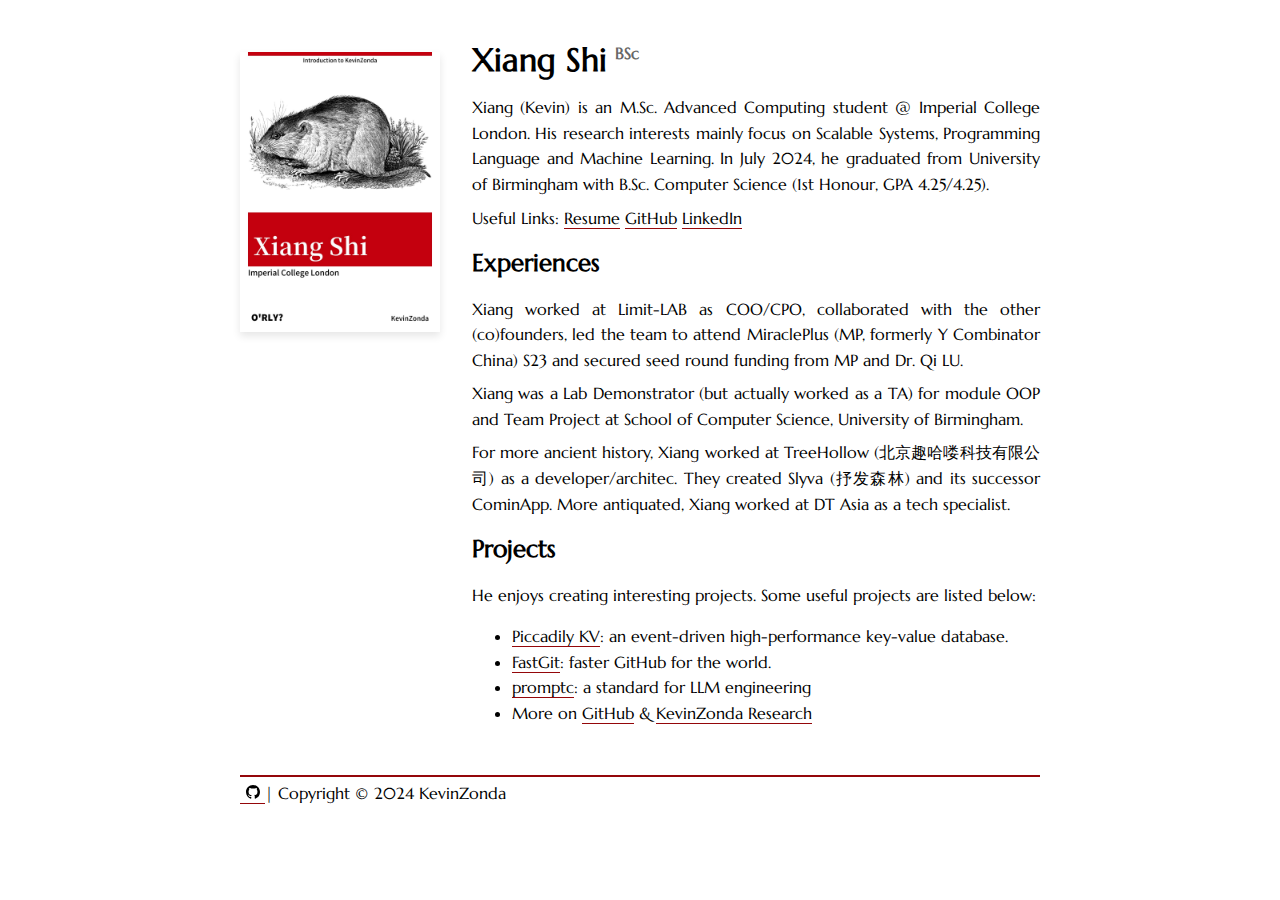
==== index.html @ 6d76cd21 "fix" ====
<!DOCTYPE html>
<html lang="en-gb">

<head>
    <title>Book | KevinZonda</title>
    <link rel="stylesheet" href="assets/style/style.css">
    <meta name="viewport" content="width=device-width, initial-scale=1.0, maximum-scale=1.0, user-scalable=0">
    <meta name="description" content="Introduction to Xiang's Book">
</head>

<body>
    <div class="index-container">
        <div class="content" style="margin-top: 20px;">
            <div class="profile-container">
                <div class="profile-image">
                    <img src="./assets/img/XS.jpeg" alt="Book Cover" style="width: 100%; box-shadow: 0 4px 8px rgba(0,0,0,0.1);">
                </div>

                <div class="profile-content">
                    <h1>Xiang Shi<sup style="font-size: 0.5em; margin-left: 0.5em; color: rgba(0,0,0,0.6); font-weight: 700;">BSc</sup></h1>
                    <p>
                        Xiang (Kevin) is an M.Sc. Advanced Computing student @ Imperial College London.
                        His research interests mainly focus on Scalable Systems, Programming Language and
                        Machine Learning.
                        In July 2024, he graduated from University of Birmingham with B.Sc. Computer Science
                        (1st Honour, GPA 4.25/4.25).
                    </p>
                    <p>
                        Useful Links:
                        <a href="https://kevinzonda.com/CV.pdf">Resume</a>
                        <a href="https://github.com/KevinZonda">GitHub</a>
                        <a href="https://www.linkedin.com/in/shixiang/">LinkedIn</a>
                    </p>

                    <h2>Experiences</h2>
                    <p>
                        Xiang worked at Limit-LAB as COO/CPO, collaborated with the other (co)founders,
                        led the team to attend MiraclePlus (MP, formerly Y Combinator China) S23 and secured
                        seed round funding from MP and Dr. Qi LU.
                    </p>
                    <p>
                        Xiang was a Lab Demonstrator (but actually worked as a TA) for module OOP and Team Project at School of Computer Science, University of Birmingham.
                    </p>
                    <p>
                        For more ancient history, Xiang worked at TreeHollow (北京趣哈喽科技有限公司) as a developer/architec.
                        They created Slyva (抒发森林) and its successor CominApp. More antiquated, Xiang worked at DT Asia as a tech specialist.
                    </p>

                    <h2>Projects</h2>
                    <p>
                        He enjoys creating interesting projects. Some useful projects are listed below:
                    </p>
                    <ul>
                        <li><a class="normal" href="https://github.com/PiccadilyKV/PiccadilyKV">Piccadily KV</a>: an event-driven high-performance key-value database.</li>
                        <li><a class="normal" href="https://github.com/FastGitOrg/">FastGit</a>: faster GitHub for the world.</li>
                        <li><a class="normal" href="https://github.com/KevinZonda/promptc">promptc</a>: a standard for LLM engineering</li>
                        <li>More on <a href="https://github.com/KevinZonda">GitHub</a> & <a href="https://github.com/KVRes">KevinZonda Research</a></li>
                    </ul>

                </div>
            </div>

            <footer style="line-height: 1.6rem; padding-bottom: 0.5rem;">
                <hr>
                <a href="https://github.com/KevinZonda" title="GitHub" style="padding-left: 6px;">
                    <svg height="14" width="14" viewBox="0 0 16 16" fill="currentColor">
                        <path d="M8 0C3.58 0 0 3.58 0 8c0 3.54 2.29 6.53 5.47 7.59.4.07.55-.17.55-.38 0-.19-.01-.82-.01-1.49-2.01.37-2.53-.49-2.69-.94-.09-.23-.48-.94-.82-1.13-.28-.15-.68-.52-.01-.53.63-.01 1.08.58 1.23.82.72 1.21 1.87.87 2.33.66.07-.52.28-.87.51-1.07-1.78-.2-3.64-.89-3.64-3.95 0-.87.31-1.59.82-2.15-.08-.2-.36-1.02.08-2.12 0 0 .67-.21 2.2.82.64-.18 1.32-.27 2-.27.68 0 1.36.09 2 .27 1.53-1.04 2.2-.82 2.2-.82.44 1.1.16 1.92.08 2.12.51.56.82 1.27.82 2.15 0 3.07-1.87 3.75-3.65 3.95.29.25.54.73.54 1.48 0 1.07-.01 1.93-.01 2.2 0 .21.15.46.55.38A8.013 8.013 0 0016 8c0-4.42-3.58-8-8-8z"/>
                    </svg>
                </a>
                | Copyright &copy; 2024 KevinZonda
            </footer>
        </div>
    </div>
</body>

</html>
---- assets/style/style.css ----
/* latin-ext */
@font-face {
    font-family: 'Marcellus';
    font-style: normal;
    font-weight: 400;
    font-display: swap;
    src: url(/assets/fonts/wEO_EBrOk8hQLDvIAF81WPoK_kgXiYvO.woff2) format('woff2');
    unicode-range: U+0100-02BA, U+02BD-02C5, U+02C7-02CC, U+02CE-02D7, U+02DD-02FF, U+0304, U+0308, U+0329, U+1D00-1DBF, U+1E00-1E9F, U+1EF2-1EFF, U+2020, U+20A0-20AB, U+20AD-20C0, U+2113, U+2C60-2C7F, U+A720-A7FF;
}
  /* latin */
@font-face {
    font-family: 'Marcellus';
    font-style: normal;
    font-weight: 400;
    font-display: swap;
    src: url(/assets/fonts/wEO_EBrOk8hQLDvIAF81VvoK_kgXiQ.woff2) format('woff2');
    unicode-range: U+0000-00FF, U+0131, U+0152-0153, U+02BB-02BC, U+02C6, U+02DA, U+02DC, U+0304, U+0308, U+0329, U+2000-206F, U+20AC, U+2122, U+2191, U+2193, U+2212, U+2215, U+FEFF, U+FFFD;
}

#normal {
    text-align: left;
}

.content {
    margin-left: auto;
    margin-right: auto;
    max-width: 800px;
    padding: 0 1ch;
    word-wrap: break-word;
}

html {
    font-family: 'Marcellus', 'Noto Serif SC', serif;
    line-height: 1.6em;
    margin: 0px;
}

::-moz-selection {
    color: rgb(255, 255, 255);
    background: #94070A;
}
::selection {
    color: rgb(255, 255, 255);
    background: #94070A;
}

a {
    border-bottom: 1px solid #94070A;
    color: inherit;
    text-decoration: none;
}

a:hover {
    background-color: #94070A;
    color: #fff;
}

hr {
    border: 1px #94070A solid;
    margin: 0.3em 0;
}

p {
    margin-block-start: 8px;
    margin-block-end: 8px;
    line-height: 160%;
}

.profile-container {
    display: flex;
    gap: 2rem;
    align-items: flex-start;
    margin-bottom: 2rem;
    text-align: justify;
}

.profile-image {
    flex: 0 0 200px;
    margin-top: 32px;
}

.profile-content {
    flex: 1;
}

@media (max-width: 640px) {

    .profile-image {
        flex: 0 0 100px;
        margin-top: 32px;
    }
}


@media (max-width: 440px) {
    .profile-container {
        flex-direction: column;
    }

    .profile-image {
        flex: 0 0 auto;
        margin-bottom: 1rem;
    }
}
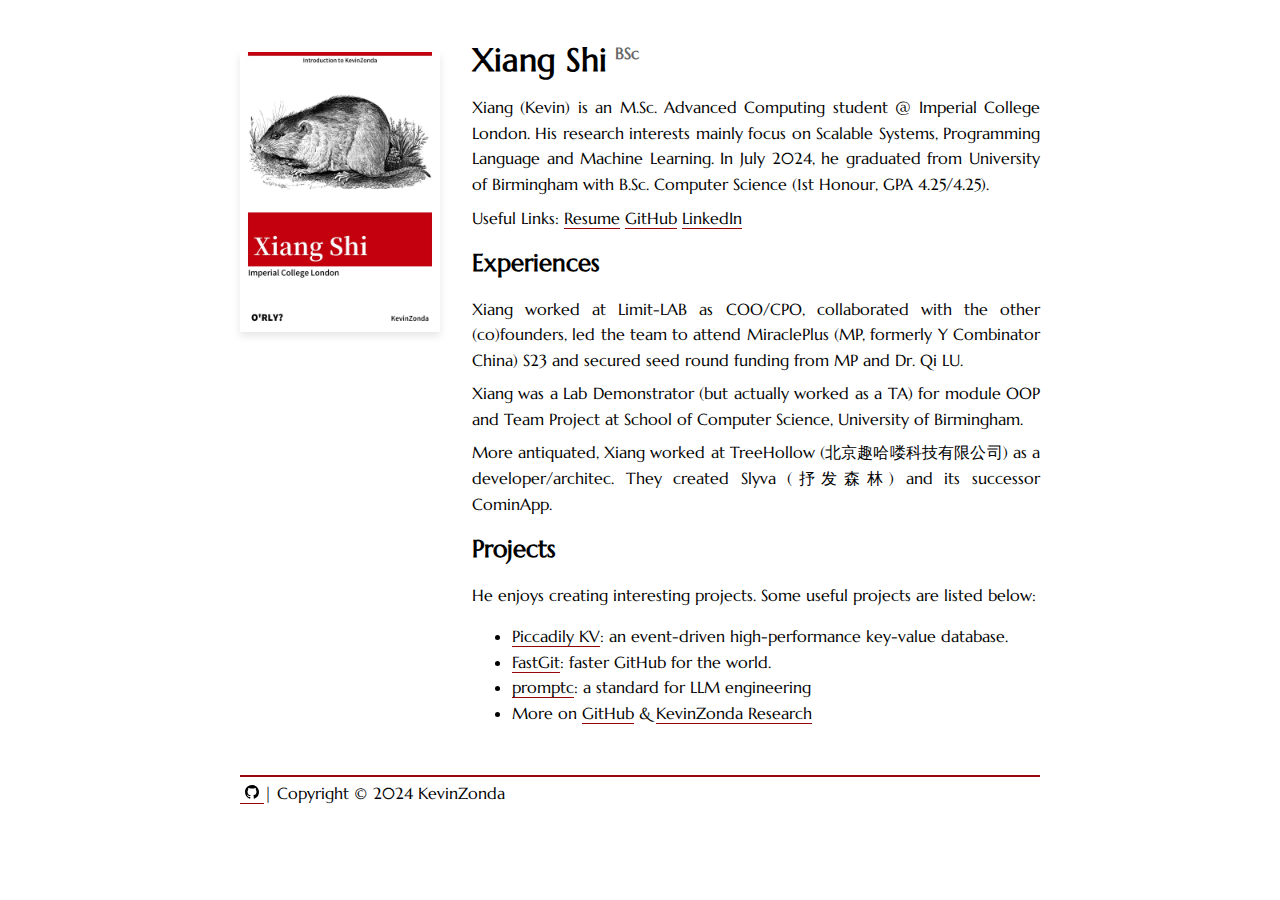
==== commit 82bc0c0b: "fix" ====
--- a/index.html
+++ b/index.html
@@ -2,10 +2,10 @@
 <html lang="en-gb">
 
 <head>
-    <title>Book | KevinZonda</title>
+    <title>Xiang Shi</title>
     <link rel="stylesheet" href="assets/style/style.css">
     <meta name="viewport" content="width=device-width, initial-scale=1.0, maximum-scale=1.0, user-scalable=0">
-    <meta name="description" content="Introduction to Xiang's Book">
+    <meta name="description" content="Xiang Shi (also known as KevinZonda) is a Computer Science student at Imperial College London.">
 </head>
 
 <body>
@@ -42,8 +42,8 @@
                         Xiang was a Lab Demonstrator (but actually worked as a TA) for module OOP and Team Project at School of Computer Science, University of Birmingham.
                     </p>
                     <p>
-                        For more ancient history, Xiang worked at TreeHollow (北京趣哈喽科技有限公司) as a developer/architec.
-                        They created Slyva (抒发森林) and its successor CominApp. More antiquated, Xiang worked at DT Asia as a tech specialist.
+                        More antiquated, Xiang worked at TreeHollow (北京趣哈喽科技有限公司) as a developer/architec.
+                        They created Slyva (抒发森林) and its successor CominApp.
                     </p>
 
                     <h2>Projects</h2>
@@ -62,7 +62,7 @@
 
             <footer style="line-height: 1.6rem; padding-bottom: 0.5rem;">
                 <hr>
-                <a href="https://github.com/KevinZonda" title="GitHub" style="padding-left: 6px;">
+                <a href="https://github.com/KevinZonda" title="GitHub" style="padding-left: 5px;">
                     <svg height="14" width="14" viewBox="0 0 16 16" fill="currentColor">
                         <path d="M8 0C3.58 0 0 3.58 0 8c0 3.54 2.29 6.53 5.47 7.59.4.07.55-.17.55-.38 0-.19-.01-.82-.01-1.49-2.01.37-2.53-.49-2.69-.94-.09-.23-.48-.94-.82-1.13-.28-.15-.68-.52-.01-.53.63-.01 1.08.58 1.23.82.72 1.21 1.87.87 2.33.66.07-.52.28-.87.51-1.07-1.78-.2-3.64-.89-3.64-3.95 0-.87.31-1.59.82-2.15-.08-.2-.36-1.02.08-2.12 0 0 .67-.21 2.2.82.64-.18 1.32-.27 2-.27.68 0 1.36.09 2 .27 1.53-1.04 2.2-.82 2.2-.82.44 1.1.16 1.92.08 2.12.51.56.82 1.27.82 2.15 0 3.07-1.87 3.75-3.65 3.95.29.25.54.73.54 1.48 0 1.07-.01 1.93-.01 2.2 0 .21.15.46.55.38A8.013 8.013 0 0016 8c0-4.42-3.58-8-8-8z"/>
                     </svg>
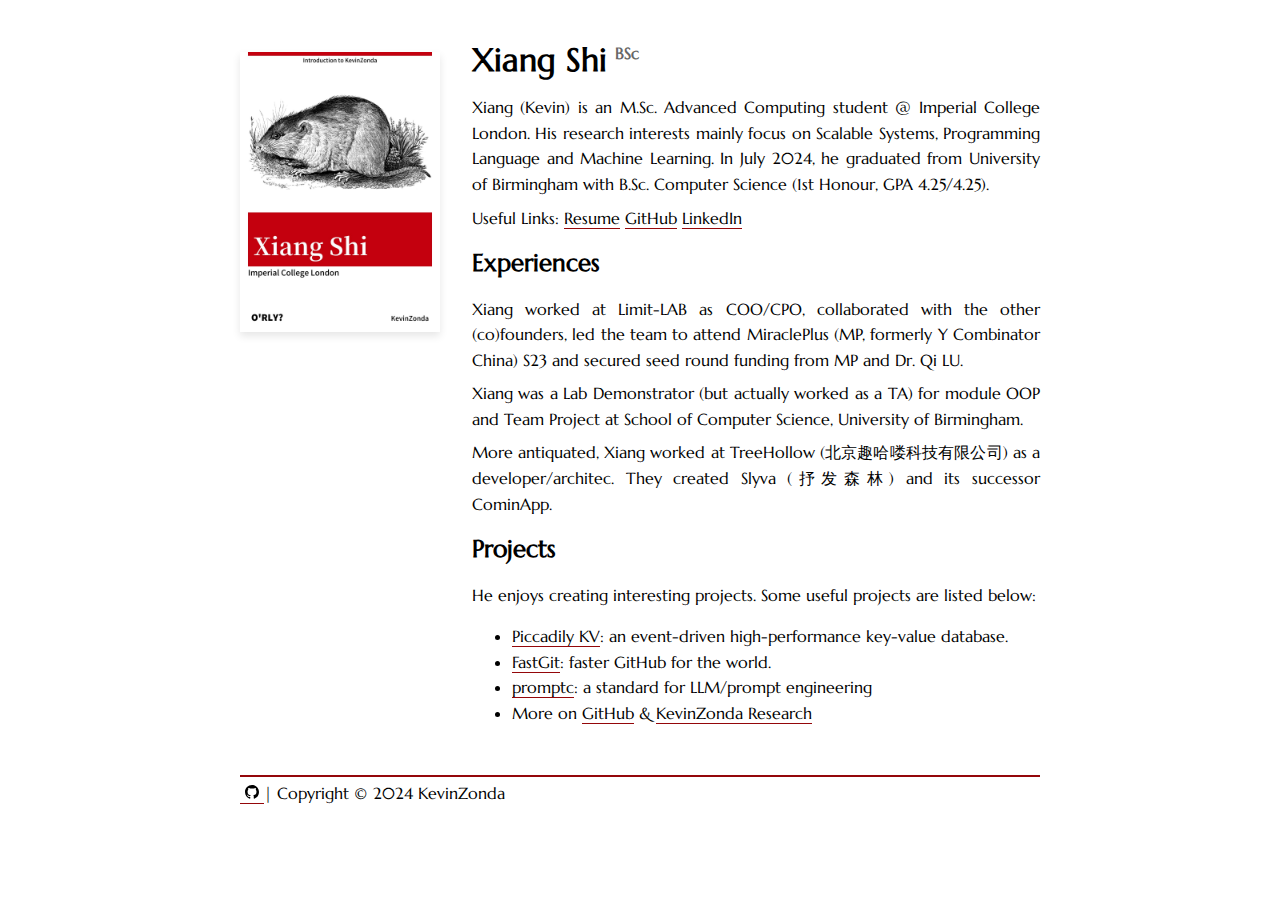
==== commit 42f94812: "fix" ====
--- a/index.html
+++ b/index.html
@@ -53,7 +53,7 @@
                     <ul>
                         <li><a class="normal" href="https://github.com/PiccadilyKV/PiccadilyKV">Piccadily KV</a>: an event-driven high-performance key-value database.</li>
                         <li><a class="normal" href="https://github.com/FastGitOrg/">FastGit</a>: faster GitHub for the world.</li>
-                        <li><a class="normal" href="https://github.com/KevinZonda/promptc">promptc</a>: a standard for LLM engineering</li>
+                        <li><a class="normal" href="https://github.com/promptc">promptc</a>: a standard for LLM/prompt engineering</li>
                         <li>More on <a href="https://github.com/KevinZonda">GitHub</a> & <a href="https://github.com/KVRes">KevinZonda Research</a></li>
                     </ul>
 
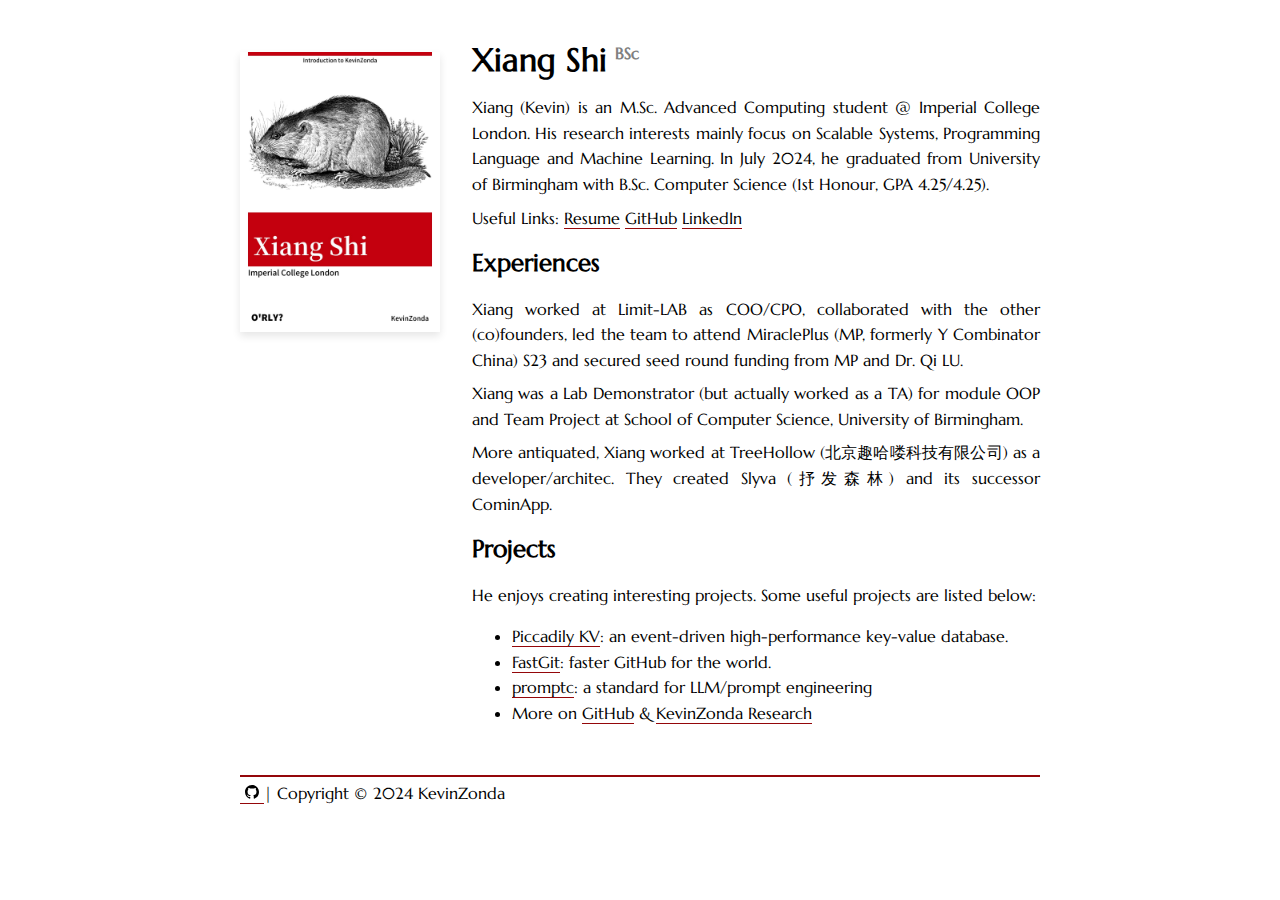
==== commit 4139d2cd: "fix" ====
--- a/index.html
+++ b/index.html
@@ -17,7 +17,7 @@
                 </div>
 
                 <div class="profile-content">
-                    <h1>Xiang Shi<sup style="font-size: 0.5em; margin-left: 0.5em; color: rgba(0,0,0,0.6); font-weight: 700;">BSc</sup></h1>
+                    <h1>Xiang Shi<sup style="font-size: 0.5em; margin-left: 0.5em; color: rgba(128,128,128);">BSc</sup></h1>
                     <p>
                         Xiang (Kevin) is an M.Sc. Advanced Computing student @ Imperial College London.
                         His research interests mainly focus on Scalable Systems, Programming Language and
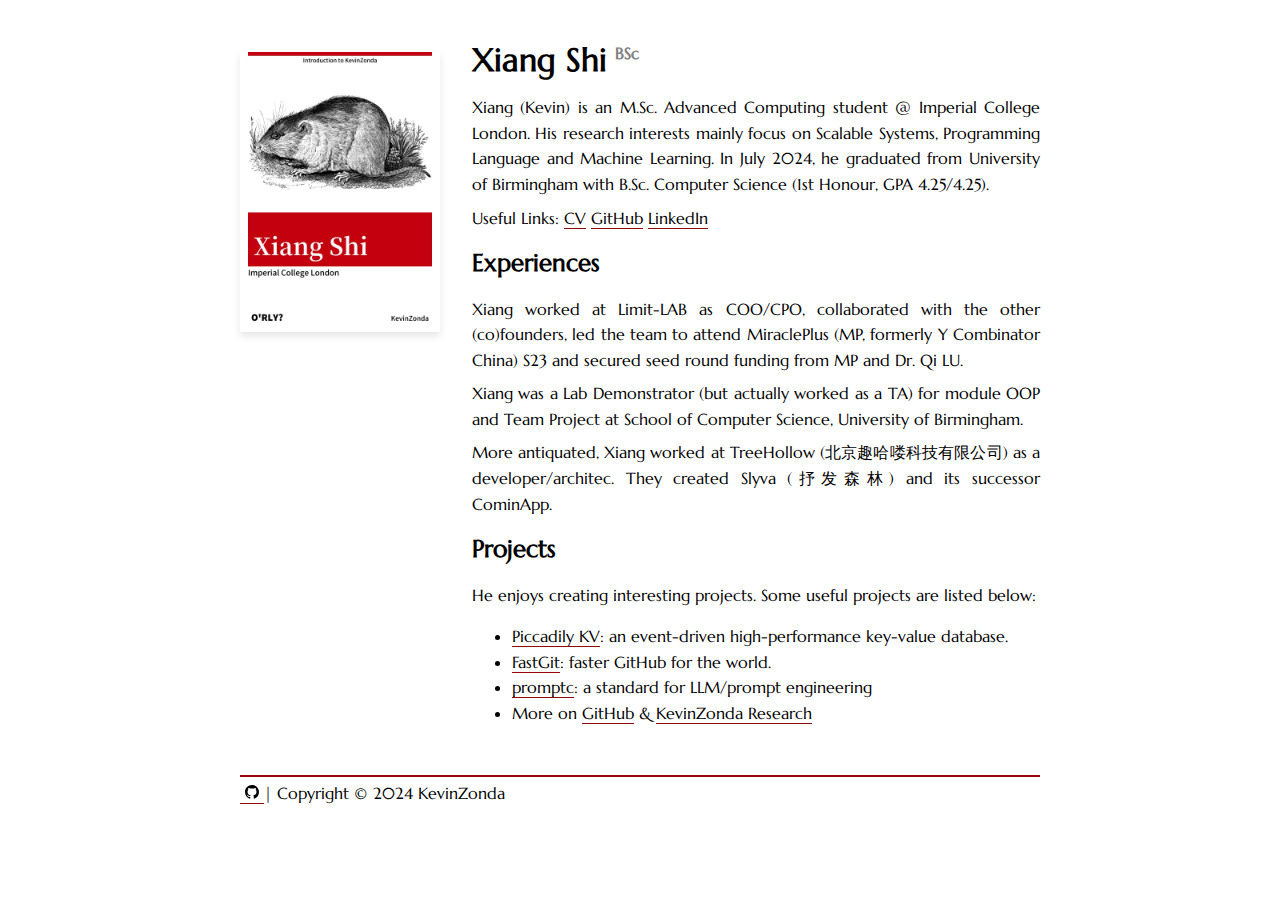
==== commit 9b7ea7ba: "fix" ====
--- a/index.html
+++ b/index.html
@@ -27,7 +27,7 @@
                     </p>
                     <p>
                         Useful Links:
-                        <a href="https://kevinzonda.com/CV.pdf">Resume</a>
+                        <a href="https://kevinzonda.com/CV.pdf">CV</a>
                         <a href="https://github.com/KevinZonda">GitHub</a>
                         <a href="https://www.linkedin.com/in/shixiang/">LinkedIn</a>
                     </p>
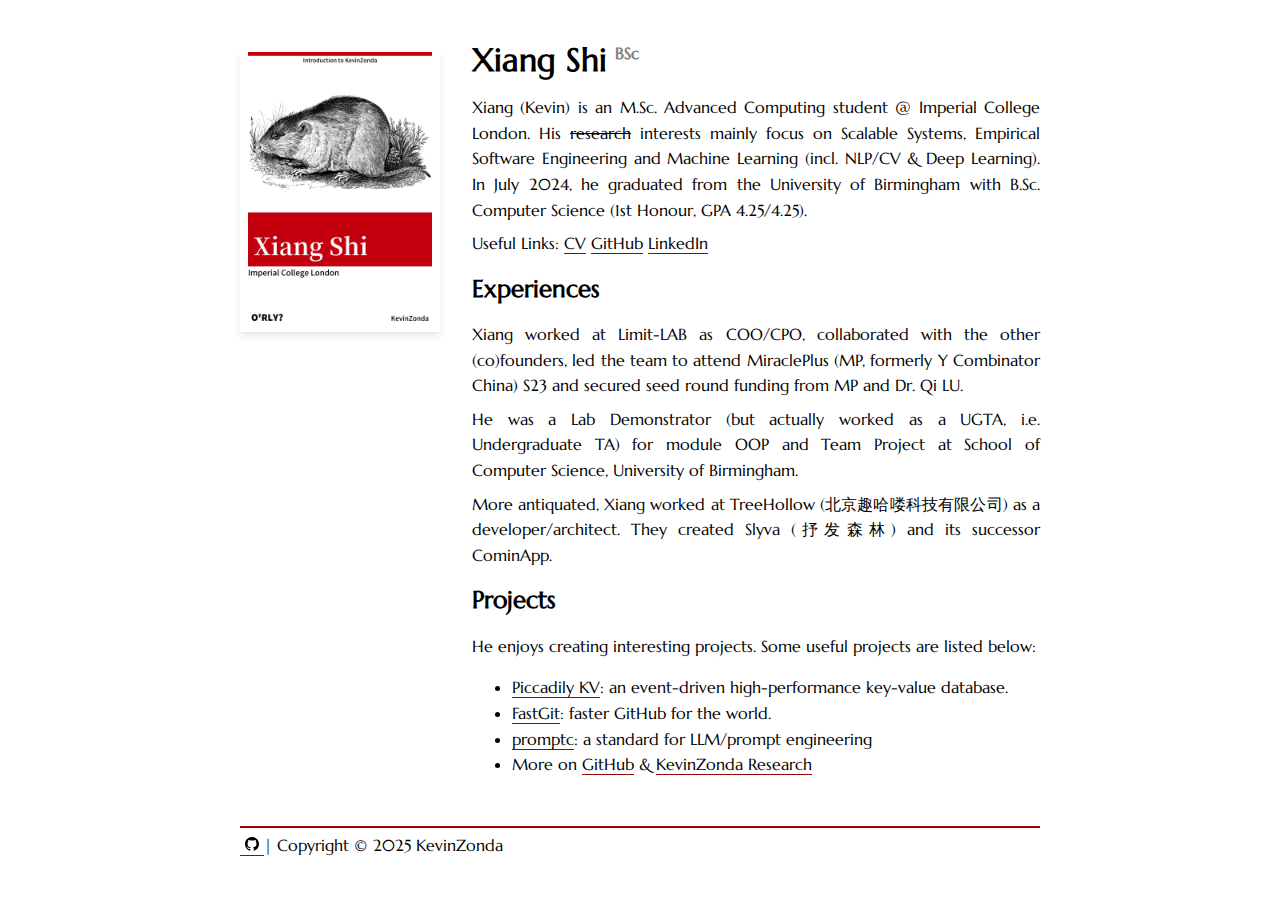
==== commit e7d58e6e: "Update index.html" ====
--- a/index.html
+++ b/index.html
@@ -20,9 +20,9 @@
                     <h1>Xiang Shi<sup style="font-size: 0.5em; margin-left: 0.5em; color: rgba(128,128,128);">BSc</sup></h1>
                     <p>
                         Xiang (Kevin) is an M.Sc. Advanced Computing student @ Imperial College London.
-                        His research interests mainly focus on Scalable Systems, Programming Language and
-                        Machine Learning.
-                        In July 2024, he graduated from University of Birmingham with B.Sc. Computer Science
+                        His <del>research</del> interests mainly focus on Scalable Systems, Empirical Software Engineering and
+                        Machine Learning (incl. NLP/CV & Deep Learning).
+                        In July 2024, he graduated from the University of Birmingham with B.Sc. Computer Science
                         (1st Honour, GPA 4.25/4.25).
                     </p>
                     <p>
@@ -39,10 +39,10 @@
                         seed round funding from MP and Dr. Qi LU.
                     </p>
                     <p>
-                        Xiang was a Lab Demonstrator (but actually worked as a TA) for module OOP and Team Project at School of Computer Science, University of Birmingham.
+                        He was a Lab Demonstrator (but actually worked as a UGTA, i.e. Undergraduate TA) for module OOP and Team Project at School of Computer Science, University of Birmingham.
                     </p>
                     <p>
-                        More antiquated, Xiang worked at TreeHollow (北京趣哈喽科技有限公司) as a developer/architec.
+                        More antiquated, Xiang worked at TreeHollow (北京趣哈喽科技有限公司) as a developer/architect.
                         They created Slyva (抒发森林) and its successor CominApp.
                     </p>
 
@@ -67,10 +67,10 @@
                         <path d="M8 0C3.58 0 0 3.58 0 8c0 3.54 2.29 6.53 5.47 7.59.4.07.55-.17.55-.38 0-.19-.01-.82-.01-1.49-2.01.37-2.53-.49-2.69-.94-.09-.23-.48-.94-.82-1.13-.28-.15-.68-.52-.01-.53.63-.01 1.08.58 1.23.82.72 1.21 1.87.87 2.33.66.07-.52.28-.87.51-1.07-1.78-.2-3.64-.89-3.64-3.95 0-.87.31-1.59.82-2.15-.08-.2-.36-1.02.08-2.12 0 0 .67-.21 2.2.82.64-.18 1.32-.27 2-.27.68 0 1.36.09 2 .27 1.53-1.04 2.2-.82 2.2-.82.44 1.1.16 1.92.08 2.12.51.56.82 1.27.82 2.15 0 3.07-1.87 3.75-3.65 3.95.29.25.54.73.54 1.48 0 1.07-.01 1.93-.01 2.2 0 .21.15.46.55.38A8.013 8.013 0 0016 8c0-4.42-3.58-8-8-8z"/>
                     </svg>
                 </a>
-                | Copyright &copy; 2024 KevinZonda
+                | Copyright &copy; 2025 KevinZonda
             </footer>
         </div>
     </div>
 </body>
 
-</html>+</html>
